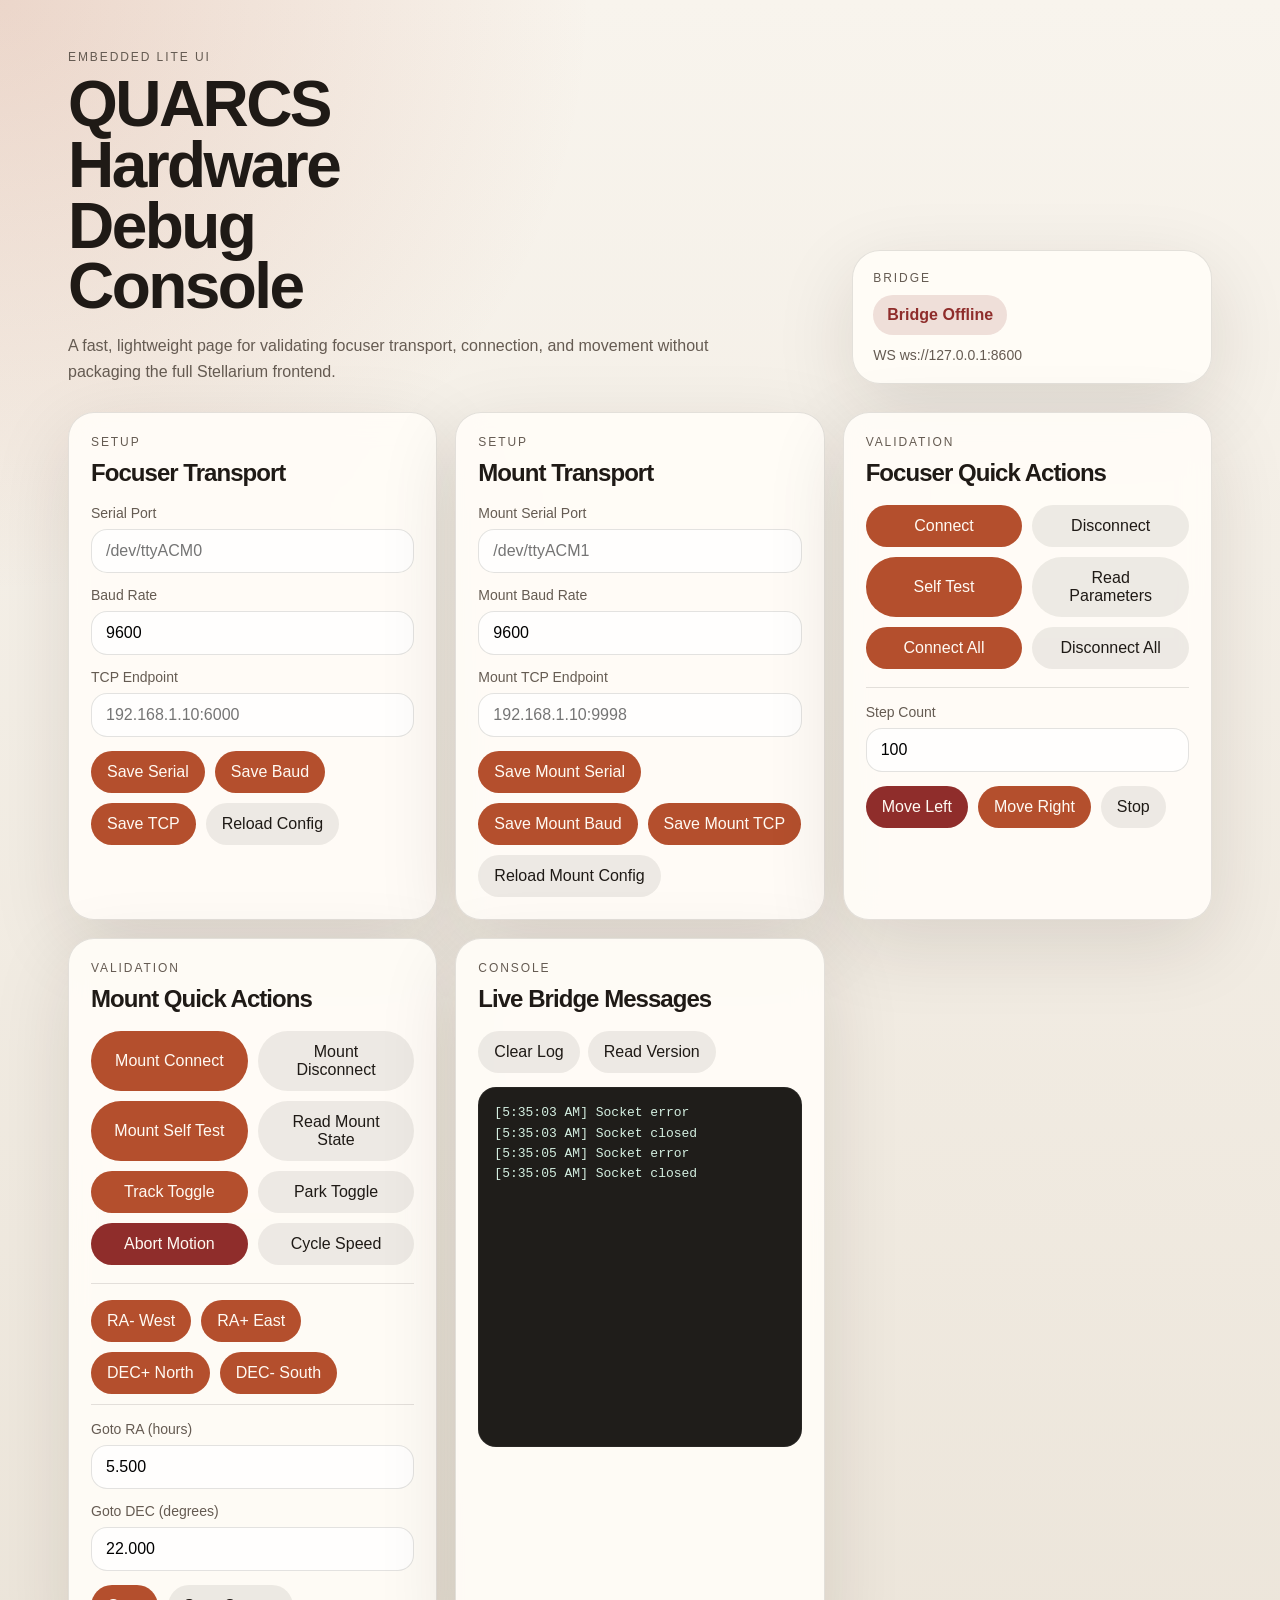
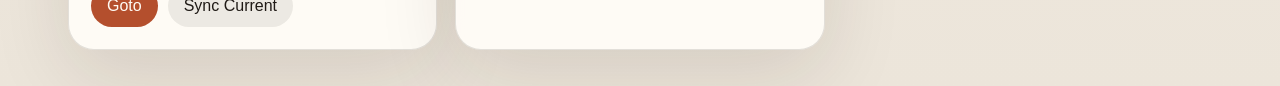
==== debug-webui/index.html @ 91b0917b "add framework to rewrite  indi's hardware connection logic  to QUARCS_app_andorid" ====
<!doctype html>
<html lang="en">
  <head>
    <meta charset="utf-8">
    <meta name="viewport" content="width=device-width, initial-scale=1">
    <title>QUARCS Hardware Debug</title>
    <link rel="stylesheet" href="./style.css">
  </head>
  <body>
    <div class="app-shell">
      <header class="hero">
        <div class="hero-copy">
          <p class="eyebrow">Embedded Lite UI</p>
          <h1>QUARCS Hardware Debug Console</h1>
          <p class="summary">
            A fast, lightweight page for validating focuser transport, connection, and movement
            without packaging the full Stellarium frontend.
          </p>
        </div>
        <div class="hero-status">
          <div class="status-label">Bridge</div>
          <div id="ws-status" class="status-pill status-idle">Connecting...</div>
          <div id="base-url" class="status-meta"></div>
        </div>
      </header>

      <main class="workspace">
        <section class="panel panel-config">
          <div class="panel-heading">
            <p class="panel-kicker">Setup</p>
            <h2>Focuser Transport</h2>
          </div>
          <label>
            <span>Serial Port</span>
            <input id="serial-port" type="text" placeholder="/dev/ttyACM0">
          </label>
          <label>
            <span>Baud Rate</span>
            <input id="baud-rate" type="number" value="9600">
          </label>
          <label>
            <span>TCP Endpoint</span>
            <input id="tcp-endpoint" type="text" placeholder="192.168.1.10:6000">
          </label>
          <div class="button-row">
            <button data-command="save-serial">Save Serial</button>
            <button data-command="save-baud">Save Baud</button>
            <button data-command="save-tcp">Save TCP</button>
            <button data-command="reload-config" class="secondary">Reload Config</button>
          </div>
        </section>

        <section class="panel panel-config">
          <div class="panel-heading">
            <p class="panel-kicker">Setup</p>
            <h2>Mount Transport</h2>
          </div>
          <label>
            <span>Mount Serial Port</span>
            <input id="mount-serial-port" type="text" placeholder="/dev/ttyACM1">
          </label>
          <label>
            <span>Mount Baud Rate</span>
            <input id="mount-baud-rate" type="number" value="9600">
          </label>
          <label>
            <span>Mount TCP Endpoint</span>
            <input id="mount-tcp-endpoint" type="text" placeholder="192.168.1.10:9998">
          </label>
          <div class="button-row">
            <button data-command="save-mount-serial">Save Mount Serial</button>
            <button data-command="save-mount-baud">Save Mount Baud</button>
            <button data-command="save-mount-tcp">Save Mount TCP</button>
            <button data-command="reload-mount-config" class="secondary">Reload Mount Config</button>
          </div>
        </section>

        <section class="panel panel-actions">
          <div class="panel-heading">
            <p class="panel-kicker">Validation</p>
            <h2>Focuser Quick Actions</h2>
          </div>
          <div class="button-grid">
            <button data-vue-command="FocuserConnect">Connect</button>
            <button data-vue-command="FocuserDisconnect" class="secondary">Disconnect</button>
            <button data-vue-command="FocuserSelfTest">Self Test</button>
            <button data-vue-command="getFocuserParameters" class="secondary">Read Parameters</button>
            <button data-vue-command="connectAllDevice">Connect All</button>
            <button data-vue-command="disconnectAllDevice" class="secondary">Disconnect All</button>
          </div>

          <div class="move-strip">
            <label>
              <span>Step Count</span>
              <input id="move-steps" type="number" value="100">
            </label>
            <div class="button-row">
              <button data-command="move-left" class="danger">Move Left</button>
              <button data-command="move-right">Move Right</button>
              <button data-vue-command="focusMoveStop:false" class="secondary">Stop</button>
            </div>
          </div>
        </section>

        <section class="panel panel-actions">
          <div class="panel-heading">
            <p class="panel-kicker">Validation</p>
            <h2>Mount Quick Actions</h2>
          </div>
          <div class="button-grid">
            <button data-vue-command="MountConnect">Mount Connect</button>
            <button data-vue-command="MountDisconnect" class="secondary">Mount Disconnect</button>
            <button data-vue-command="MountSelfTest">Mount Self Test</button>
            <button data-vue-command="getMountParameters" class="secondary">Read Mount State</button>
            <button data-vue-command="MountTrack">Track Toggle</button>
            <button data-vue-command="MountPark" class="secondary">Park Toggle</button>
            <button data-vue-command="MountMoveAbort" class="danger">Abort Motion</button>
            <button data-vue-command="MountSpeedSwitch" class="secondary">Cycle Speed</button>
          </div>

          <div class="move-strip">
            <div class="button-row">
              <button data-vue-command="MountMoveWest">RA- West</button>
              <button data-vue-command="MountMoveEast">RA+ East</button>
              <button data-vue-command="MountMoveNorth">DEC+ North</button>
              <button data-vue-command="MountMoveSouth">DEC- South</button>
            </div>
          </div>

          <div class="move-strip">
            <label>
              <span>Goto RA (hours)</span>
              <input id="mount-goto-ra" type="number" step="0.001" value="5.500">
            </label>
            <label>
              <span>Goto DEC (degrees)</span>
              <input id="mount-goto-dec" type="number" step="0.001" value="22.000">
            </label>
            <div class="button-row">
              <button data-command="mount-goto">Goto</button>
              <button data-vue-command="MountSYNC" class="secondary">Sync Current</button>
            </div>
          </div>
        </section>

        <section class="panel panel-console">
          <div class="panel-heading">
            <p class="panel-kicker">Console</p>
            <h2>Live Bridge Messages</h2>
          </div>
          <div class="button-row compact">
            <button data-command="clear-log" class="secondary">Clear Log</button>
            <button data-command="ping-version" class="secondary">Read Version</button>
          </div>
          <pre id="log-output" class="log-output"></pre>
        </section>
      </main>
    </div>

    <script src="/quarcs-runtime-config.js"></script>
    <script src="./app.js"></script>
  </body>
</html>
---- debug-webui/style.css ----
:root {
  --bg: #f2eee6;
  --panel: rgba(255, 252, 247, 0.94);
  --ink: #1f1a16;
  --muted: #655b52;
  --line: rgba(31, 26, 22, 0.12);
  --accent: #b44f2d;
  --accent-deep: #7b2f17;
  --danger: #8f2d2b;
  --shadow: 0 24px 80px rgba(42, 27, 16, 0.12);
}

* {
  box-sizing: border-box;
}

body {
  margin: 0;
  min-height: 100vh;
  font-family: "IBM Plex Sans", "Noto Sans", sans-serif;
  color: var(--ink);
  background:
    radial-gradient(circle at top left, rgba(180, 79, 45, 0.18), transparent 28%),
    linear-gradient(180deg, #f8f4ed 0%, #ece5da 100%);
}

button,
input {
  font: inherit;
}

.app-shell {
  max-width: 1180px;
  margin: 0 auto;
  padding: 28px 18px 36px;
}

.hero {
  display: grid;
  grid-template-columns: minmax(0, 1.7fr) minmax(260px, 0.8fr);
  gap: 20px;
  align-items: end;
  padding: 22px 0 28px;
}

.eyebrow,
.panel-kicker,
.status-label {
  margin: 0 0 10px;
  letter-spacing: 0.16em;
  text-transform: uppercase;
  font-size: 12px;
  color: var(--muted);
}

.hero h1,
.panel h2 {
  margin: 0;
  font-family: "Space Grotesk", "IBM Plex Sans", sans-serif;
  letter-spacing: -0.04em;
}

.hero h1 {
  font-size: clamp(2.2rem, 5vw, 4.2rem);
  line-height: 0.95;
  max-width: 10ch;
}

.summary {
  max-width: 42rem;
  margin: 16px 0 0;
  color: var(--muted);
  line-height: 1.6;
}

.hero-status,
.panel {
  background: var(--panel);
  border: 1px solid var(--line);
  box-shadow: var(--shadow);
  backdrop-filter: blur(14px);
}

.hero-status {
  border-radius: 28px;
  padding: 20px;
}

.status-pill {
  display: inline-flex;
  align-items: center;
  min-height: 40px;
  padding: 0 14px;
  border-radius: 999px;
  font-weight: 700;
}

.status-idle {
  background: rgba(101, 91, 82, 0.12);
  color: var(--muted);
}

.status-live {
  background: rgba(50, 126, 78, 0.14);
  color: #265e3d;
}

.status-dead {
  background: rgba(143, 45, 43, 0.14);
  color: var(--danger);
}

.status-meta {
  margin-top: 12px;
  color: var(--muted);
  font-size: 14px;
  word-break: break-all;
}

.workspace {
  display: grid;
  grid-template-columns: repeat(3, minmax(0, 1fr));
  gap: 18px;
}

.panel {
  border-radius: 26px;
  padding: 22px;
}

.panel-heading {
  margin-bottom: 18px;
}

.panel-heading h2 {
  font-size: 1.5rem;
}

label {
  display: block;
  margin-bottom: 14px;
}

label span {
  display: block;
  margin-bottom: 8px;
  color: var(--muted);
  font-size: 14px;
}

input {
  width: 100%;
  border: 1px solid var(--line);
  border-radius: 16px;
  background: rgba(255, 255, 255, 0.72);
  padding: 12px 14px;
}

button {
  border: 0;
  border-radius: 999px;
  padding: 12px 16px;
  background: var(--accent);
  color: #fffaf3;
  cursor: pointer;
  transition: transform 140ms ease, background 140ms ease, opacity 140ms ease;
}

button:hover {
  transform: translateY(-1px);
  background: var(--accent-deep);
}

button.secondary {
  background: rgba(31, 26, 22, 0.08);
  color: var(--ink);
}

button.secondary:hover {
  background: rgba(31, 26, 22, 0.16);
}

button.danger {
  background: var(--danger);
}

.button-row,
.button-grid {
  display: flex;
  flex-wrap: wrap;
  gap: 10px;
}

.button-grid {
  margin-bottom: 18px;
}

.button-grid button {
  flex: 1 1 calc(50% - 10px);
}

.move-strip {
  margin-top: 10px;
  padding-top: 16px;
  border-top: 1px solid var(--line);
}

.panel-console {
  grid-column: span 1;
}

.log-output {
  margin: 14px 0 0;
  min-height: 360px;
  max-height: 58vh;
  overflow: auto;
  border-radius: 18px;
  background: #1f1d1a;
  color: #d4efe1;
  padding: 16px;
  font-size: 13px;
  line-height: 1.55;
  box-shadow: inset 0 0 0 1px rgba(255, 255, 255, 0.04);
}

.compact {
  gap: 8px;
}

@media (max-width: 960px) {
  .hero,
  .workspace {
    grid-template-columns: 1fr;
  }

  .panel-console {
    grid-column: auto;
  }

  .hero h1 {
    max-width: none;
  }
}
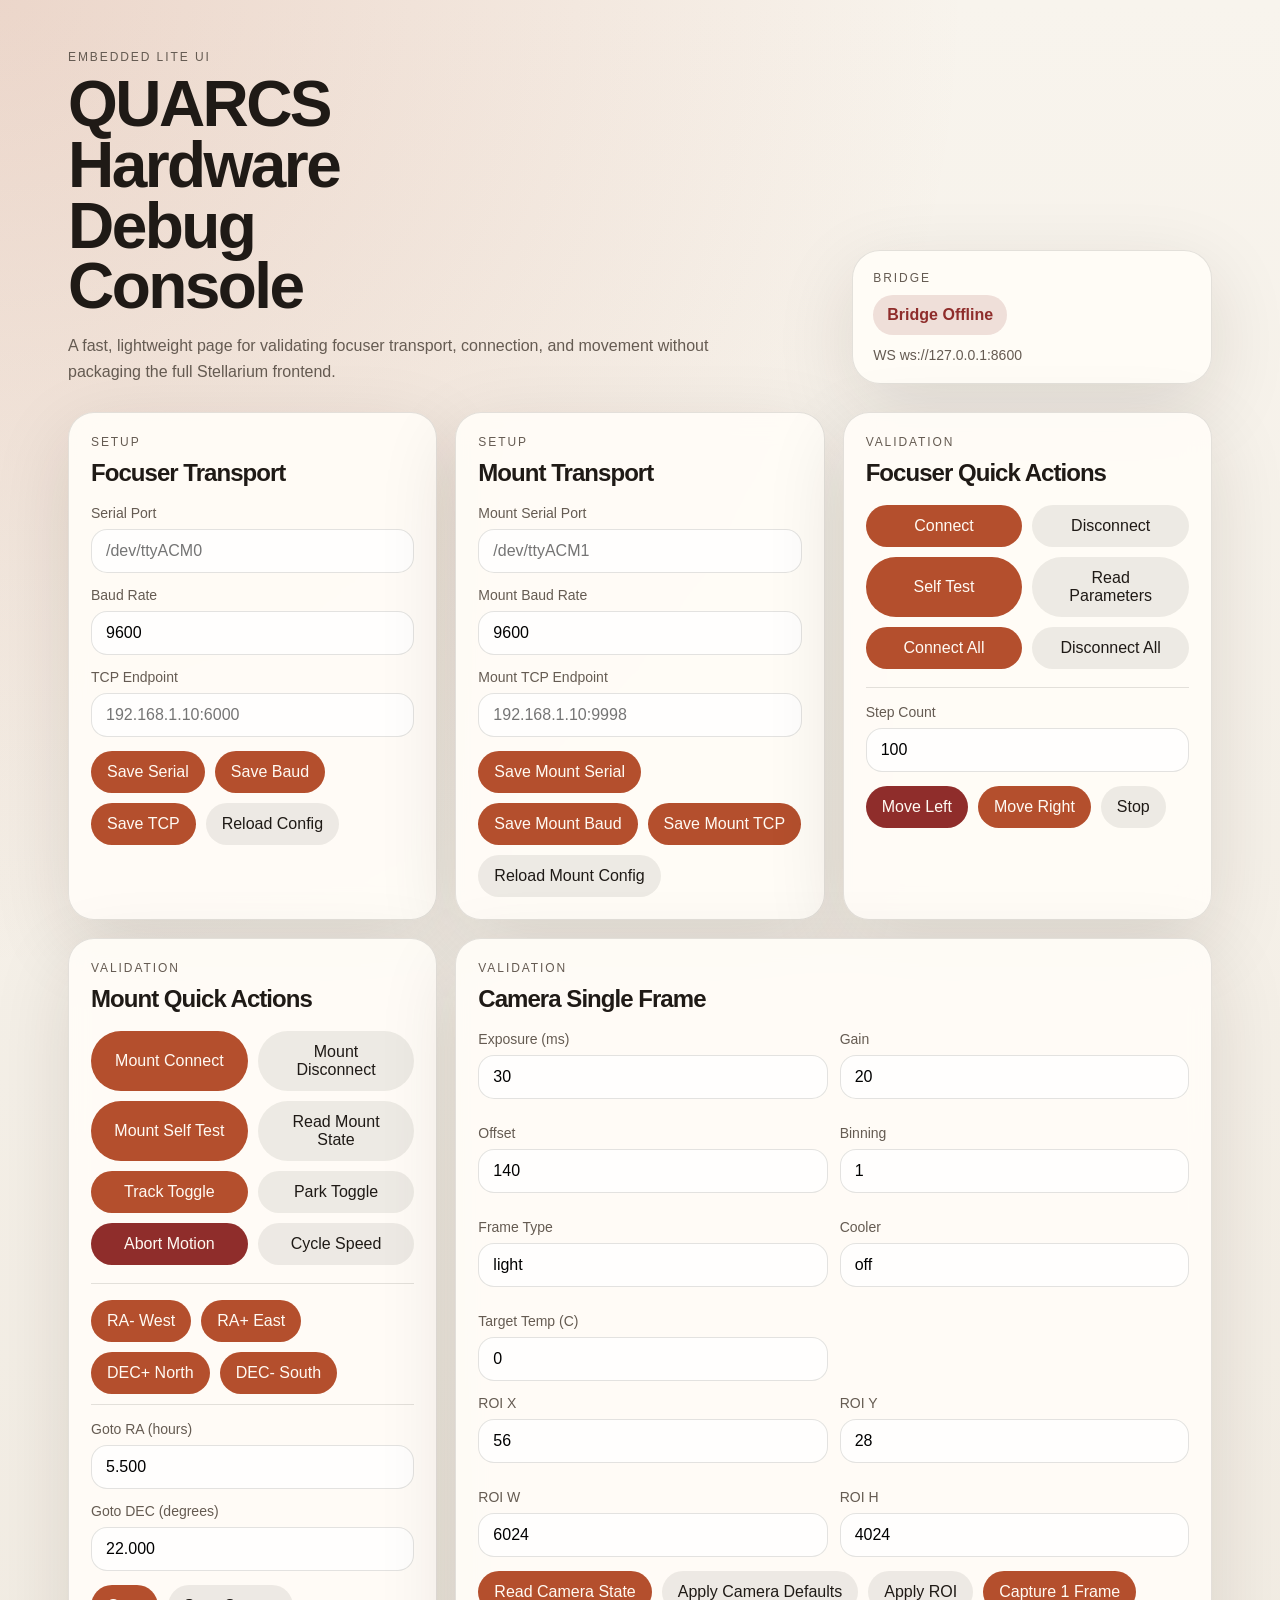
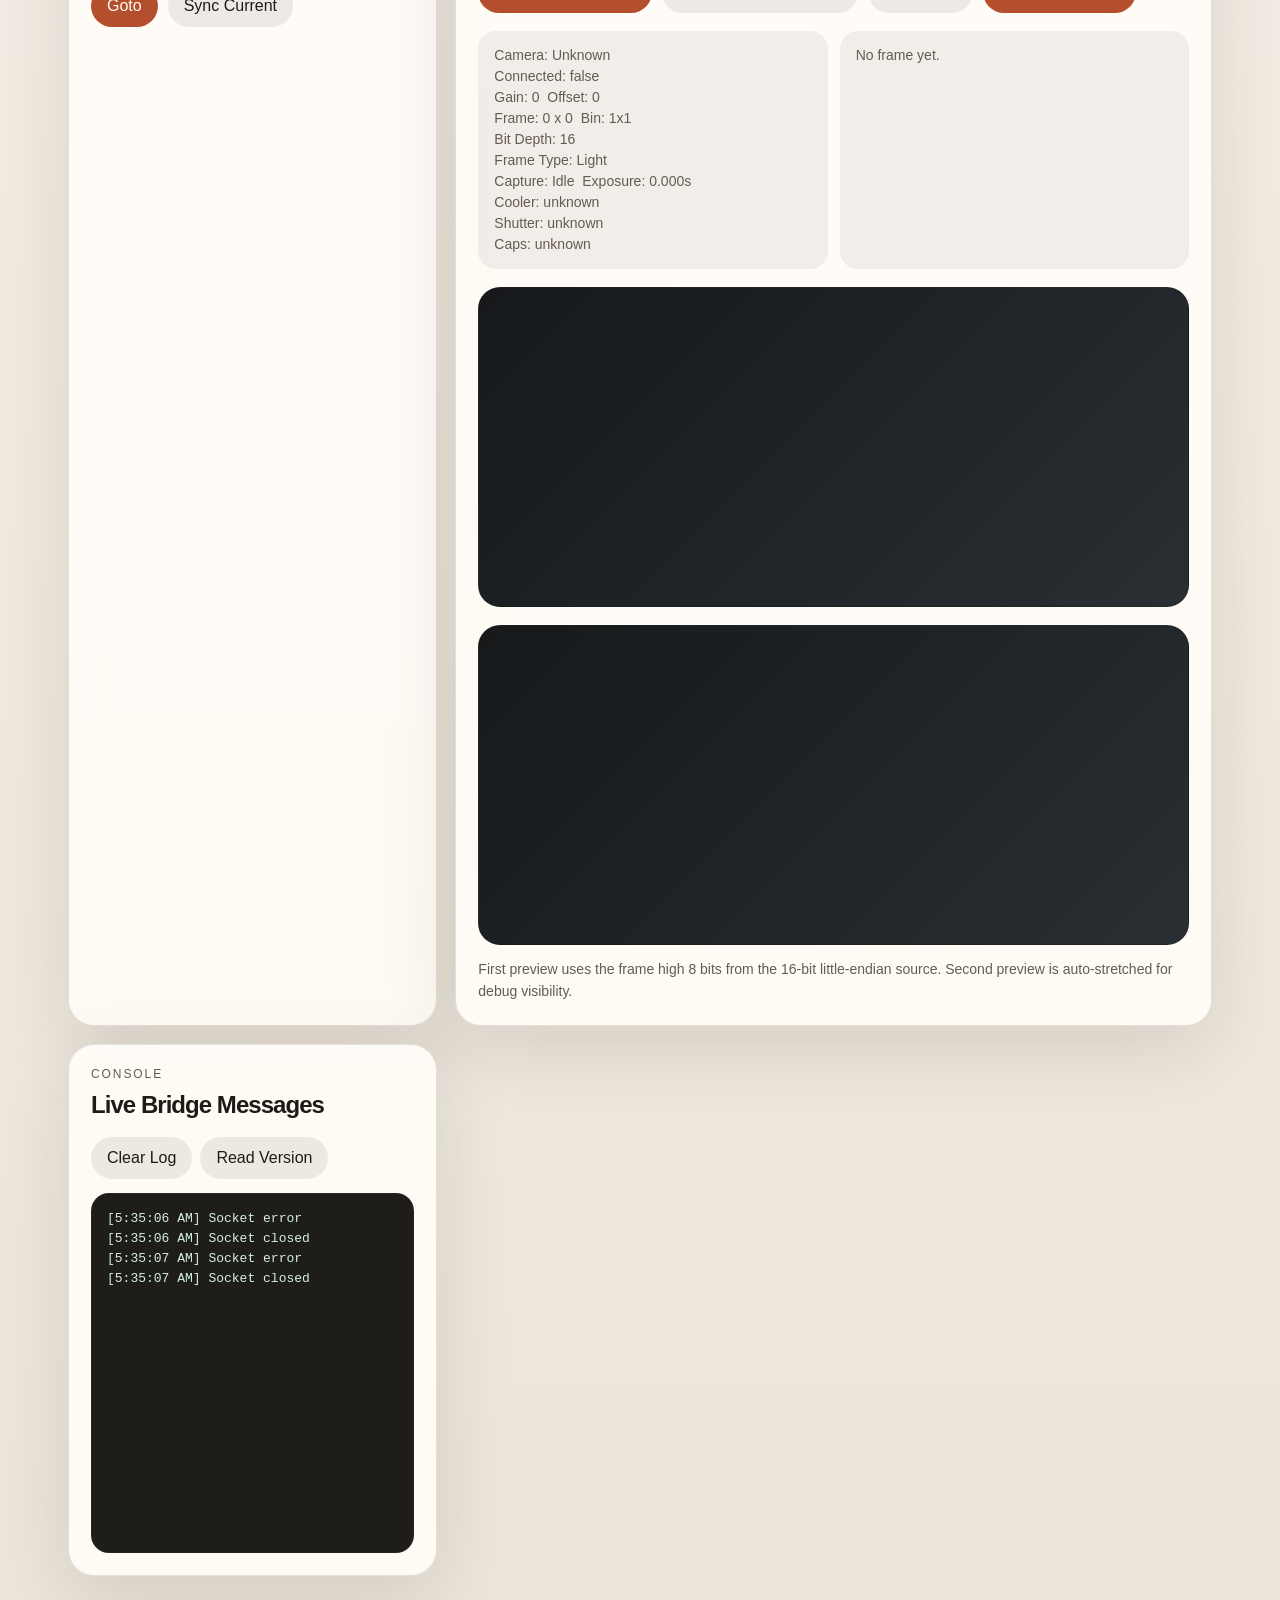
==== commit b4b0cb78: "add the indi to quarcs_app_andorid framework and tested qhyccd successfully" ====
--- a/debug-webui/index.html
+++ b/debug-webui/index.html
@@ -143,6 +143,80 @@
           </div>
         </section>
 
+        <section class="panel panel-camera">
+          <div class="panel-heading">
+            <p class="panel-kicker">Validation</p>
+            <h2>Camera Single Frame</h2>
+          </div>
+          <div class="camera-grid">
+            <label>
+              <span>Exposure (ms)</span>
+              <input id="camera-exposure-ms" type="number" min="1" step="1" value="30">
+            </label>
+            <label>
+              <span>Gain</span>
+              <input id="camera-gain" type="number" min="0" step="1" value="20">
+            </label>
+            <label>
+              <span>Offset</span>
+              <input id="camera-offset" type="number" min="0" step="1" value="140">
+            </label>
+            <label>
+              <span>Binning</span>
+              <input id="camera-binning" type="number" min="1" step="1" value="1">
+            </label>
+            <label>
+              <span>Frame Type</span>
+              <input id="camera-frame-type" type="text" value="light" placeholder="light/dark/flat/bias">
+            </label>
+            <label>
+              <span>Cooler</span>
+              <input id="camera-cooler" type="text" value="off" placeholder="on/off">
+            </label>
+            <label>
+              <span>Target Temp (C)</span>
+              <input id="camera-target-temp" type="number" step="0.1" value="0">
+            </label>
+          </div>
+          <div class="camera-grid">
+            <label>
+              <span>ROI X</span>
+              <input id="camera-roi-x" type="number" min="0" step="1" value="56">
+            </label>
+            <label>
+              <span>ROI Y</span>
+              <input id="camera-roi-y" type="number" min="0" step="1" value="28">
+            </label>
+            <label>
+              <span>ROI W</span>
+              <input id="camera-roi-w" type="number" min="1" step="1" value="6024">
+            </label>
+            <label>
+              <span>ROI H</span>
+              <input id="camera-roi-h" type="number" min="1" step="1" value="4024">
+            </label>
+          </div>
+          <div class="button-row">
+            <button data-command="camera-refresh">Read Camera State</button>
+            <button data-command="camera-apply" class="secondary">Apply Camera Defaults</button>
+            <button data-command="camera-apply-roi" class="secondary">Apply ROI</button>
+            <button data-command="camera-capture">Capture 1 Frame</button>
+          </div>
+          <div class="camera-meta">
+            <div id="camera-meta" class="camera-meta-card">Waiting for camera state...</div>
+            <div id="camera-image-meta" class="camera-meta-card">No frame yet.</div>
+          </div>
+          <div class="camera-preview-shell">
+            <img id="camera-preview" class="camera-preview" alt="Camera Preview">
+          </div>
+          <div class="camera-preview-shell">
+            <img id="camera-preview-stretched" class="camera-preview" alt="Camera Preview Stretched">
+          </div>
+          <p class="camera-note">
+            First preview uses the frame high 8 bits from the 16-bit little-endian source. Second preview is auto-stretched for debug visibility.
+          </p>
+        </section>
+
         <section class="panel panel-console">
           <div class="panel-heading">
             <p class="panel-kicker">Console</p>
--- a/debug-webui/style.css
+++ b/debug-webui/style.css
@@ -207,6 +207,67 @@
 
 .panel-console {
   grid-column: span 1;
+}
+
+.panel-camera {
+  grid-column: span 2;
+}
+
+.camera-grid {
+  display: grid;
+  grid-template-columns: repeat(2, minmax(0, 1fr));
+  gap: 12px;
+}
+
+.camera-meta {
+  display: grid;
+  grid-template-columns: repeat(2, minmax(0, 1fr));
+  gap: 12px;
+  margin-top: 18px;
+}
+
+.camera-meta-card {
+  min-height: 92px;
+  padding: 14px 16px;
+  border-radius: 18px;
+  background: rgba(31, 26, 22, 0.06);
+  color: var(--muted);
+  font-size: 14px;
+  line-height: 1.5;
+  white-space: pre-wrap;
+  word-break: break-word;
+}
+
+.camera-preview-shell {
+  margin-top: 18px;
+  border-radius: 22px;
+  overflow: hidden;
+  background:
+    linear-gradient(135deg, rgba(18, 20, 22, 0.98), rgba(32, 38, 43, 0.96));
+  border: 1px solid rgba(31, 26, 22, 0.12);
+  height: 320px;
+  display: grid;
+  place-items: center;
+  padding: 14px;
+}
+
+.camera-preview {
+  display: block;
+  width: 100%;
+  height: 100%;
+  object-fit: contain;
+}
+
+.camera-preview:not([src]),
+.camera-preview[src=""] {
+  display: none;
+}
+
+.camera-note {
+  margin: 14px 0 0;
+  color: var(--muted);
+  font-size: 14px;
+  line-height: 1.55;
 }
 
 .log-output {
@@ -221,6 +282,9 @@
   font-size: 13px;
   line-height: 1.55;
   box-shadow: inset 0 0 0 1px rgba(255, 255, 255, 0.04);
+  white-space: pre-wrap;
+  overflow-wrap: anywhere;
+  word-break: break-word;
 }
 
 .compact {
@@ -233,6 +297,19 @@
     grid-template-columns: 1fr;
   }
 
+  .panel-camera {
+    grid-column: auto;
+  }
+
+  .camera-grid,
+  .camera-meta {
+    grid-template-columns: 1fr;
+  }
+
+  .camera-preview-shell {
+    height: 240px;
+  }
+
   .panel-console {
     grid-column: auto;
   }
